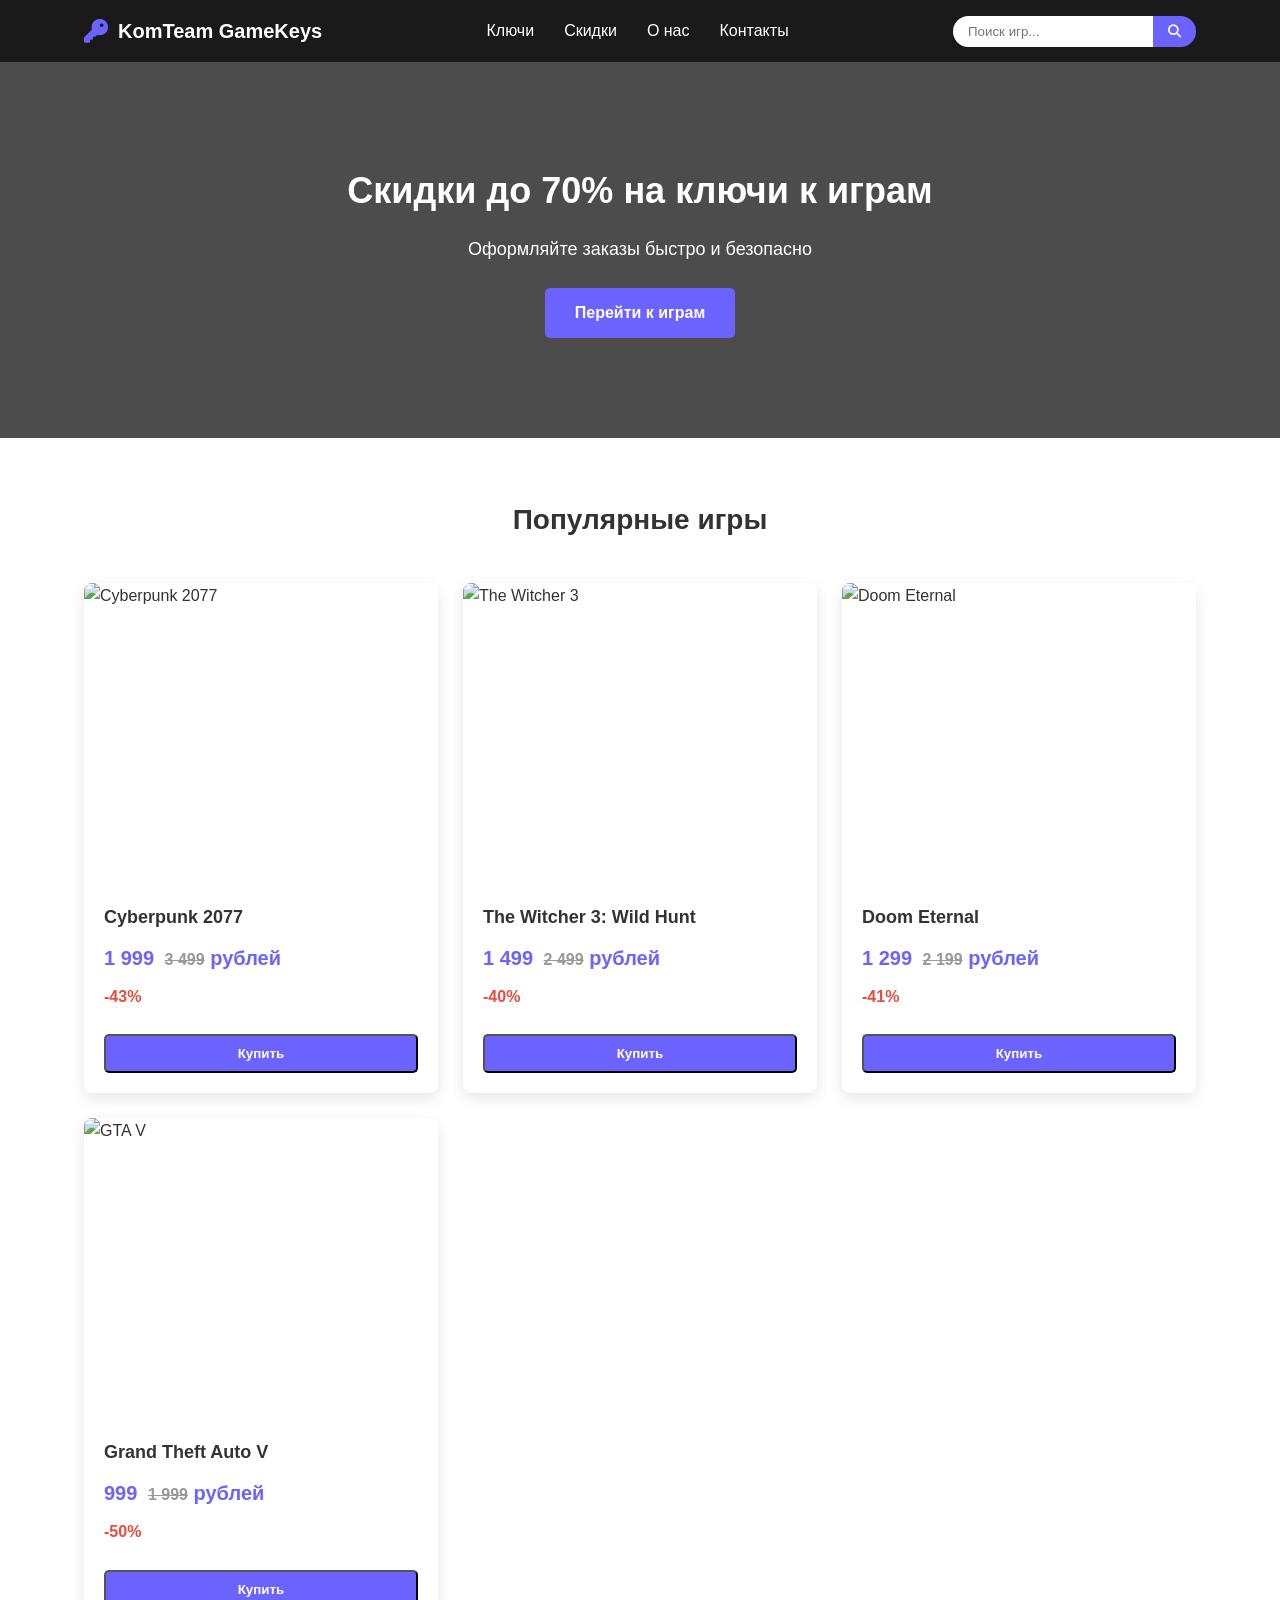
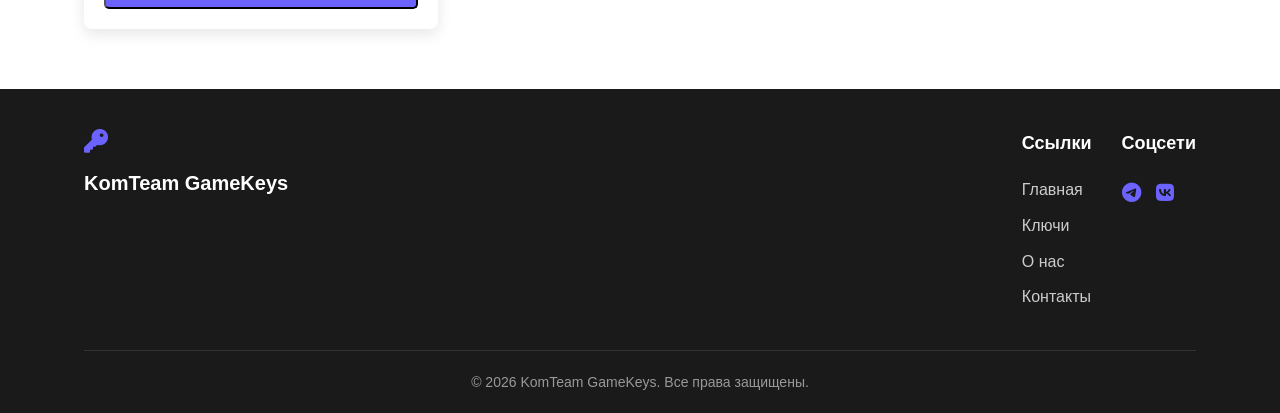
==== Index.html @ f09365e7 "Первая страница" ====
<!DOCTYPE html>
<html lang="ru">
<head>
    <meta charset="UTF-8">
    <meta name="viewport" content="width=device-width, initial-scale=1.0">
    <title>KomTeam GameKeys - Купи ключи к играм со скидками</title>
    <link rel="stylesheet" href="Style.css">
    <link rel="stylesheet" href="https://cdnjs.cloudflare.com/ajax/libs/font-awesome/6.4.0/css/all.min.css">
</head>
<body>
    <header>
        <div class="container">
            <div class="logo">
                <i class="fas fa-key"></i>
                <h1>KomTeam GameKeys</h1>
            </div>
            <nav>
                <ul>
                    <li><a href="#">Ключи</a></li>
                    <li><a href="#">Скидки</a></li>
                    <li><a href="#">О нас</a></li>
                    <li><a href="#">Контакты</a></li>
                </ul>
            </nav>
            <div class="search-bar">
                <input type="text" placeholder="Поиск игр...">
                <button><i class="fas fa-search"></i></button>
            </div>
        </div>
    </header>

    <section class="hero">
        <div class="container">
            <h2>Скидки до 70% на ключи к играм</h2>
            <p>Оформляйте заказы быстро и безопасно</p>
            <a href="#games" class="btn">Перейти к играм</a>
        </div>
    </section>

    <section class="games" id="games">
        <div class="container">
            <h2>Популярные игры</h2>
            <div class="game-grid">
                <!-- Пример игры -->
                <div class="game-card">
                    <div class="game-image">
                        <img src="https://basket-17.wbbasket.ru/vol2830/part283031/283031179/images/big/1.webp" alt="Cyberpunk 2077">
                    </div>
                    <div class="game-details">
                        <h3>Cyberpunk 2077</h3>
                        <p class="price">1 999 <span class="original-price">3 499</span> рублей</p>
                        <p class="discount">-43%</p>
                        <button class="btn">Купить</button>
                    </div>
                </div>

                <!-- Еще примеры игр -->
                <div class="game-card">
                    <div class="game-image">
                        <img src="https://avatars.mds.yandex.net/get-mpic/19851095/2a0000019d30d6ae8482b9be5e092c80236d/orig" alt="The Witcher 3">
                    </div>
                    <div class="game-details">
                        <h3>The Witcher 3: Wild Hunt</h3>
                        <p class="price">1 499 <span class="original-price">2 499</span> рублей</p>
                        <p class="discount">-40%</p>
                        <button class="btn">Купить</button>
                    </div>
                </div>

                <div class="game-card">
                    <div class="game-image">
                        <img src="https://avatars.mds.yandex.net/i?id=7c1068d1fe2c5221c65acf117eca8cce_l-16110730-images-thumbs&n=13" alt="Doom Eternal">
                    </div>
                    <div class="game-details">
                        <h3>Doom Eternal</h3>
                        <p class="price">1 299 <span class="original-price">2 199</span> рублей</p>
                        <p class="discount">-41%</p>
                        <button class="btn">Купить</button>
                    </div>
                </div>

                <div class="game-card">
                    <div class="game-image">
                        <img src="https://avatars.mds.yandex.net/i?id=12802b7e14f31998e295d799d4d9beb229107aae-4451422-images-thumbs&n=13" alt="GTA V">
                    </div>
                    <div class="game-details">
                        <h3>Grand Theft Auto V</h3>
                        <p class="price">999 <span class="original-price">1 999</span> рублей</p>
                        <p class="discount">-50%</p>
                        <button class="btn">Купить</button>
                    </div>
                </div>
            </div>
        </div>
    </section>

    <footer>
        <div class="container">
            <div class="footer-content">
                <div class="footer-logo">
                    <i class="fas fa-key"></i>
                    <h3>KomTeam GameKeys</h3>
                </div>
                <div class="footer-links">
                    <h4>Ссылки</h4>
                    <ul>
                        <li><a href="#">Главная</a></li>
                        <li><a href="#">Ключи</a></li>
                        <li><a href="#">О нас</a></li>
                        <li><a href="#">Контакты</a></li>
                    </ul>
                </div>
                <div class="social">
                    <h4>Соцсети</h4>
                    <ul>
                        <li><a href="#"><i class="fab fa-telegram"></i></a></li>
                        <li><a href="#"><i class="fab fa-vk"></i></a></li>
                    </ul>
                </div>
            </div>
            <p class="copyright">&copy; 2026 KomTeam GameKeys. Все права защищены.</p>
        </div>
    </footer>
</body>
</html>
---- Style.css ----
/* Сброс стилей */
* {
    margin: 0;
    padding: 0;
    box-sizing: border-box;
    font-family: 'Segoe UI', Tahoma, Geneva, Verdana, sans-serif;
}

body {
    line-height: 1.6;
    color: #333;
}

/* Контейнер */
.container {
    width: 90%;
    max-width: 1200px;
    margin: 0 auto;
    padding: 0 20px;
}

/* Заголовок */
header {
    background: #1a1a1a;
    color: white;
    padding: 15px 0;
    position: sticky;
    top: 0;
    z-index: 100;
}

header .container {
    display: flex;
    justify-content: space-between;
    align-items: center;
}

.logo {
    display: flex;
    align-items: center;
    gap: 10px;
}

.logo i {
    font-size: 24px;
    color: #6C63FF; /* Синий цвет для ключа */
}

.logo h1 {
    font-size: 20px;
}

nav ul {
    display: flex;
    list-style: none;
    gap: 30px;
}

nav a {
    color: white;
    text-decoration: none;
    font-weight: 500;
    transition: color 0.3s;
}

nav a:hover {
    color: #6C63FF;
}

.search-bar {
    display: flex;
    align-items: center;
}

.search-bar input {
    padding: 8px 15px;
    border: none;
    border-radius: 20px 0 0 20px;
    width: 200px;
}

.search-bar button {
    padding: 8px 15px;
    background: #6C63FF;
    border: none;
    border-radius: 0 20px 20px 0;
    color: white;
    cursor: pointer;
}

/* Героический блок */
.hero {
    background: linear-gradient(rgba(0, 0, 0, 0.7), rgba(0, 0, 0, 0.7)), url('https://via.placeholder.com/1920x600/1a1a2e/ffffff?text=Game+Keys+Background');
    background-size: cover;
    background-position: center;
    color: white;
    padding: 100px 0;
    text-align: center;
}

.hero h2 {
    font-size: 36px;
    margin-bottom: 15px;
}

.hero p {
    font-size: 18px;
    margin-bottom: 25px;
    max-width: 600px;
    margin-left: auto;
    margin-right: auto;
}

.btn {
    display: inline-block;
    padding: 12px 30px;
    background: #6C63FF;
    color: white;
    text-decoration: none;
    border-radius: 5px;
    font-weight: bold;
    transition: background 0.3s;
}

.btn:hover {
    background: #5a51e6;
}

/* Раздел игр */
.games {
    padding: 60px 0;
}

.games h2 {
    text-align: center;
    margin-bottom: 40px;
    font-size: 28px;
}

.game-grid {
    display: grid;
    grid-template-columns: repeat(auto-fill, minmax(280px, 1fr));
    gap: 25px;
}

.game-card {
    background: white;
    border-radius: 8px;
    overflow: hidden;
    box-shadow: 0 5px 15px rgba(0, 0, 0, 0.1);
    transition: transform 0.3s, box-shadow 0.3s;
}

.game-card:hover {
    transform: translateY(-5px);
    box-shadow: 0 10px 25px rgba(0, 0, 0, 0.15);
}

.game-image {
    height: 300px;
    overflow: hidden;
}

.game-image img {
    width: 100%;
    height: 100%;
    object-fit: cover;
    transition: transform 0.5s;
}

.game-card:hover .game-image img {
    transform: scale(1.05);
}

.game-details {
    padding: 20px;
}

.game-details h3 {
    margin-bottom: 10px;
    font-size: 18px;
}

.price {
    font-size: 20px;
    font-weight: bold;
    color: #6C63FF;
}

.original-price {
    text-decoration: line-through;
    color: #999;
    font-size: 16px;
    margin-left: 5px;
}

.discount {
    color: #e74c3c;
    font-weight: bold;
    margin: 10px 0;
}

.game-details .btn {
    width: 100%;
    padding: 10px;
    margin-top: 15px;
}

/* Подвал */
footer {
    background: #1a1a1a;
    color: white;
    padding: 40px 0 20px;
}

.footer-content {
    display: flex;
    justify-content: space-between;
    flex-wrap: wrap;
    gap: 30px;
}

.footer-logo {
    flex: 1;
    min-width: 200px;
}

.footer-logo i {
    font-size: 24px;
    color: #6C63FF;
}

.footer-logo h3 {
    font-size: 20px;
    margin-top: 10px;
}

.footer-links h4,
.social h4 {
    font-size: 18px;
    margin-bottom: 20px;
}

.footer-links ul,
.social ul {
    list-style: none;
}

.footer-links li,
.social li {
    margin-bottom: 10px;
}

.footer-links a,
.social a {
    color: #ccc;
    text-decoration: none;
    transition: color 0.3s;
}

.footer-links a:hover,
.social a:hover {
    color: #6C63FF;
}

.social ul {
    display: flex;
    gap: 15px;
}

.social a {
    color: #6C63FF;
    font-size: 20px;
}

.copyright {
    text-align: center;
    margin-top: 30px;
    padding-top: 20px;
    border-top: 1px solid #333;
    color: #999;
    font-size: 14px;
}

/* Отзывчивый дизайн */
@media (max-width: 768px) {
    header .container {
        flex-direction: column;
        gap: 20px;
    }

    nav ul {
        gap: 20px;
    }

    .search-bar {
        width: 100%;
        margin-top: 15px;
    }

    .search-bar input {
        width: 100%;
        border-radius: 20px;
    }

    .search-bar button {
        border-radius: 0 20px 20px 0;
        padding-left: 0;
    }

    .hero h2 {
        font-size: 28px;
    }

    .game-grid {
        grid-template-columns: 1fr;
    }

    .footer-content {
        flex-direction: column;
    }

    footer {
        padding: 20px 0;
    }

    .copyright {
        padding-top: 10px;
    }
}
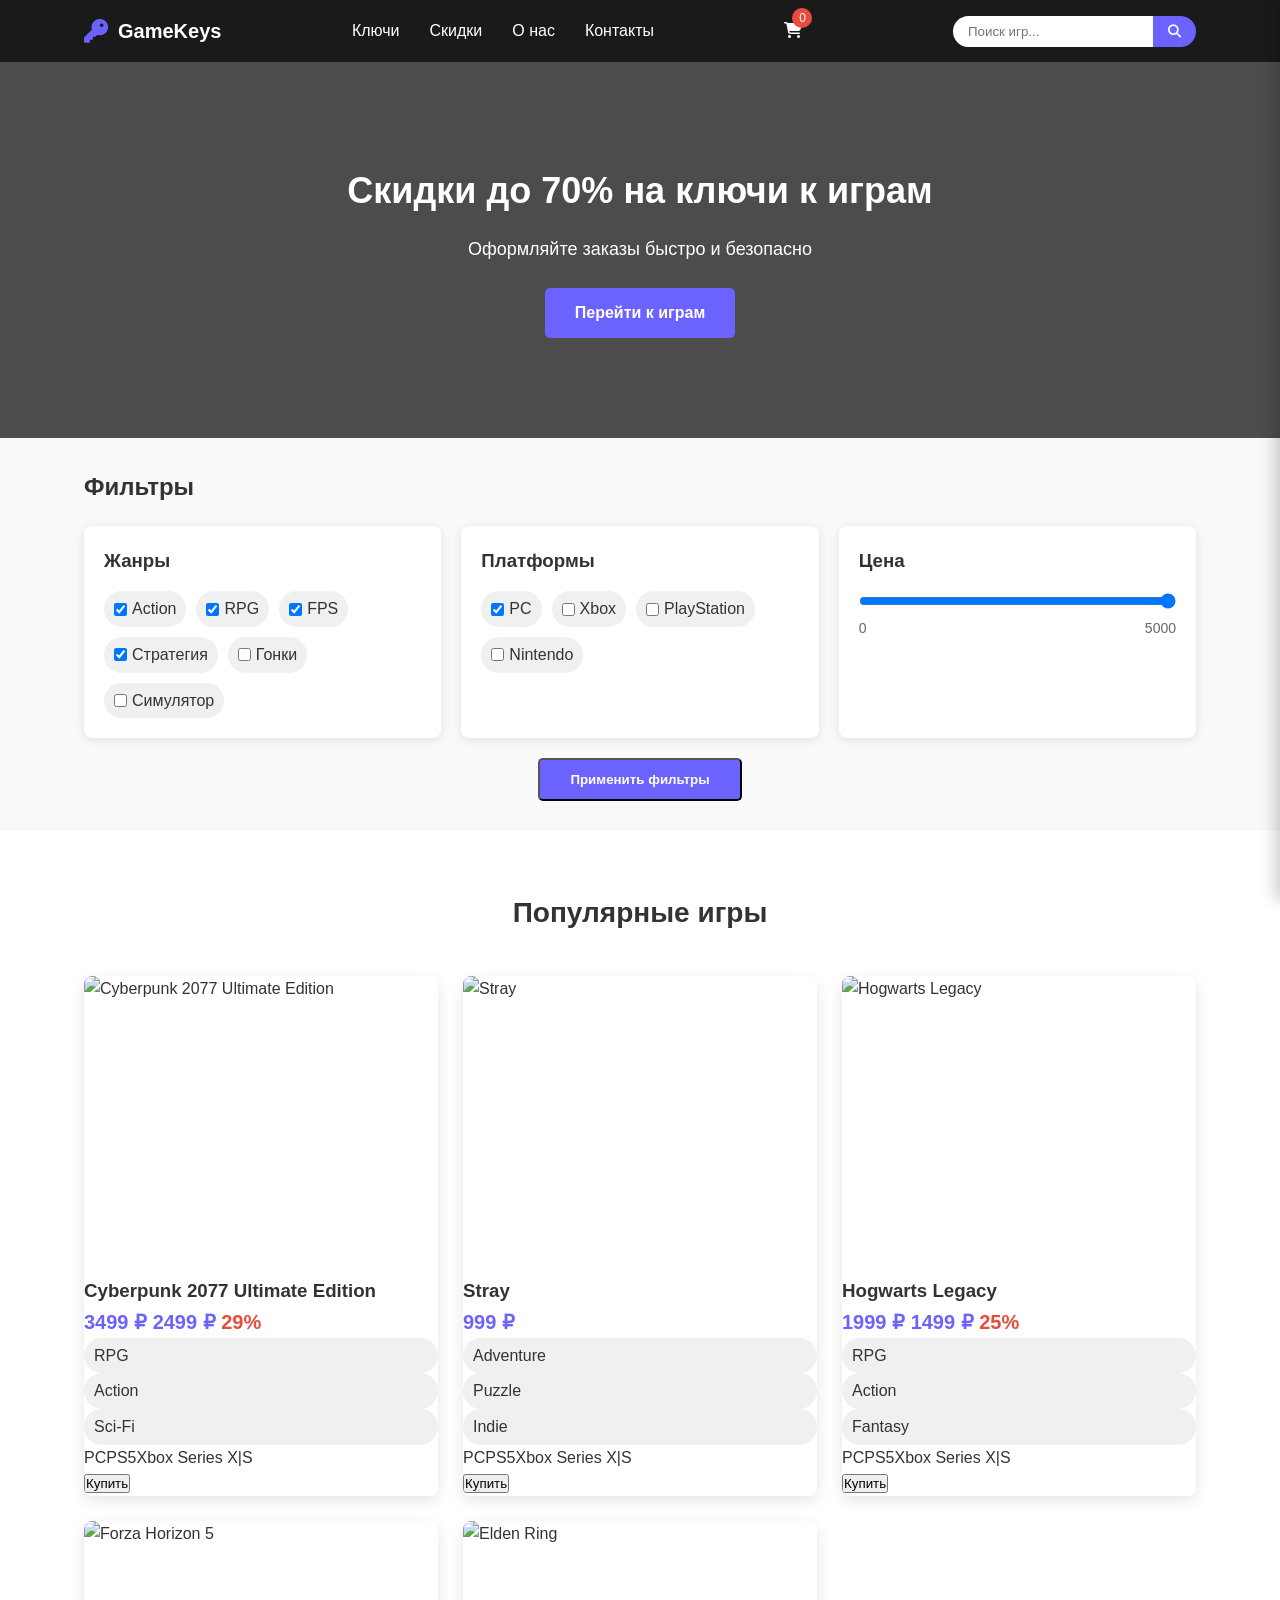
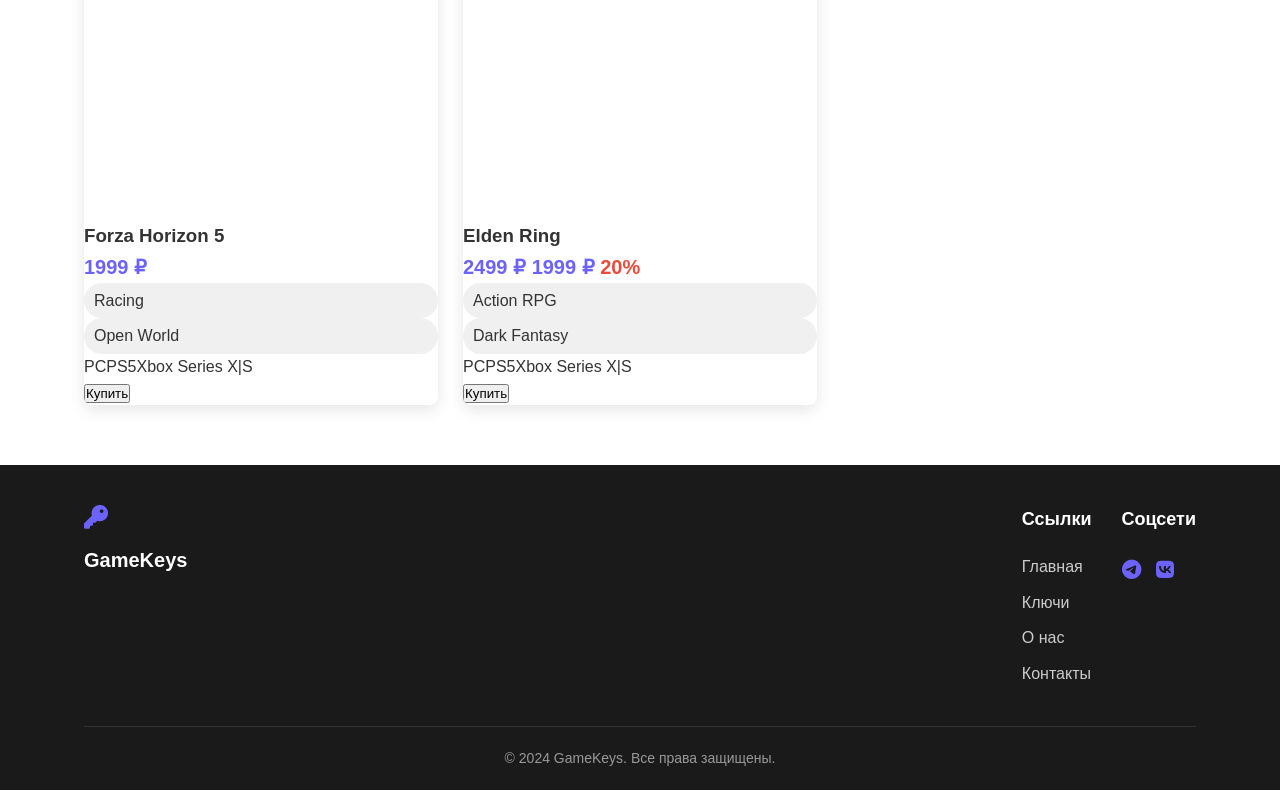
==== commit 1fe30950: "Добавление фильтров и корзины" ====
--- a/Index.html
+++ b/Index.html
@@ -3,7 +3,7 @@
 <head>
     <meta charset="UTF-8">
     <meta name="viewport" content="width=device-width, initial-scale=1.0">
-    <title>KomTeam GameKeys - Купи ключи к играм со скидками</title>
+    <title>GameKeys - Купи ключи к играм со скидками</title>
     <link rel="stylesheet" href="Style.css">
     <link rel="stylesheet" href="https://cdnjs.cloudflare.com/ajax/libs/font-awesome/6.4.0/css/all.min.css">
 </head>
@@ -12,7 +12,7 @@
         <div class="container">
             <div class="logo">
                 <i class="fas fa-key"></i>
-                <h1>KomTeam GameKeys</h1>
+                <h1>GameKeys</h1>
             </div>
             <nav>
                 <ul>
@@ -22,8 +22,12 @@
                     <li><a href="#">Контакты</a></li>
                 </ul>
             </nav>
+            <div class="cart-icon">
+                <i class="fas fa-shopping-cart"></i>
+                <span class="cart-count" id="cartCount">0</span>
+            </div>
             <div class="search-bar">
-                <input type="text" placeholder="Поиск игр...">
+                <input type="text" placeholder="Поиск игр..." id="searchInput">
                 <button><i class="fas fa-search"></i></button>
             </div>
         </div>
@@ -37,69 +41,105 @@
         </div>
     </section>
 
+    <section class="filters" id="filters">
+        <div class="container">
+            <h2>Фильтры</h2>
+            <div class="filter-options">
+                <div class="filter-group">
+                    <h3>Жанры</h3>
+                    <div class="tags">
+                        <label class="tag"><input type="checkbox" value="action" checked> Action</label>
+                        <label class="tag"><input type="checkbox" value="rpg" checked> RPG</label>
+                        <label class="tag"><input type="checkbox" value="fps" checked> FPS</label>
+                        <label class="tag"><input type="checkbox" value="strategy" checked> Стратегия</label>
+                        <label class="tag"><input type="checkbox" value="racing"> Гонки</label>
+                        <label class="tag"><input type="checkbox" value="simulation"> Симулятор</label>
+                    </div>
+                </div>
+                <div class="filter-group">
+                    <h3>Платформы</h3>
+                    <div class="tags">
+                        <label class="tag"><input type="checkbox" value="pc" checked> PC</label>
+                        <label class="tag"><input type="checkbox" value="xbox"> Xbox</label>
+                        <label class="tag"><input type="checkbox" value="playstation"> PlayStation</label>
+                        <label class="tag"><input type="checkbox" value="nintendo"> Nintendo</label>
+                    </div>
+                </div>
+                <div class="filter-group">
+                    <h3>Цена</h3>
+                    <div class="price-range">
+                        <input type="range" min="0" max="5000" value="5000" id="priceRange">
+                        <div class="price-range-values">
+                            <span id="minPrice">0</span>
+                            <span id="maxPrice">5000</span>
+                        </div>
+                    </div>
+                </div>
+            </div>
+            <button class="btn filter-btn">Применить фильтры</button>
+        </div>
+    </section>
+
     <section class="games" id="games">
         <div class="container">
             <h2>Популярные игры</h2>
-            <div class="game-grid">
-                <!-- Пример игры -->
-                <div class="game-card">
-                    <div class="game-image">
-                        <img src="https://basket-17.wbbasket.ru/vol2830/part283031/283031179/images/big/1.webp" alt="Cyberpunk 2077">
-                    </div>
-                    <div class="game-details">
-                        <h3>Cyberpunk 2077</h3>
-                        <p class="price">1 999 <span class="original-price">3 499</span> рублей</p>
-                        <p class="discount">-43%</p>
-                        <button class="btn">Купить</button>
-                    </div>
-                </div>
-
-                <!-- Еще примеры игр -->
-                <div class="game-card">
-                    <div class="game-image">
-                        <img src="https://avatars.mds.yandex.net/get-mpic/19851095/2a0000019d30d6ae8482b9be5e092c80236d/orig" alt="The Witcher 3">
-                    </div>
-                    <div class="game-details">
-                        <h3>The Witcher 3: Wild Hunt</h3>
-                        <p class="price">1 499 <span class="original-price">2 499</span> рублей</p>
-                        <p class="discount">-40%</p>
-                        <button class="btn">Купить</button>
-                    </div>
-                </div>
-
-                <div class="game-card">
-                    <div class="game-image">
-                        <img src="https://avatars.mds.yandex.net/i?id=7c1068d1fe2c5221c65acf117eca8cce_l-16110730-images-thumbs&n=13" alt="Doom Eternal">
-                    </div>
-                    <div class="game-details">
-                        <h3>Doom Eternal</h3>
-                        <p class="price">1 299 <span class="original-price">2 199</span> рублей</p>
-                        <p class="discount">-41%</p>
-                        <button class="btn">Купить</button>
-                    </div>
-                </div>
-
-                <div class="game-card">
-                    <div class="game-image">
-                        <img src="https://avatars.mds.yandex.net/i?id=12802b7e14f31998e295d799d4d9beb229107aae-4451422-images-thumbs&n=13" alt="GTA V">
-                    </div>
-                    <div class="game-details">
-                        <h3>Grand Theft Auto V</h3>
-                        <p class="price">999 <span class="original-price">1 999</span> рублей</p>
-                        <p class="discount">-50%</p>
-                        <button class="btn">Купить</button>
-                    </div>
-                </div>
+            <div class="game-grid" id="gameGrid">
+                <!-- Карточки игр будут добавляться через JavaScript -->
             </div>
         </div>
     </section>
+
+    <!-- Корзина -->
+    <div class="cart-modal" id="cartModal">
+        <div class="cart-content">
+            <span class="close-btn" id="closeCart">&times;</span>
+            <h2>Корзина</h2>
+            <div class="cart-items" id="cartItems"></div>
+            <div class="cart-total">
+                <p>Итого: <span id="cartTotal">0</span> ₽</p>
+                <button class="btn checkout-btn" id="checkoutBtn">Оплатить</button>
+            </div>
+        </div>
+    </div>
+
+    <!-- Окно оплаты -->
+    <div class="payment-modal" id="paymentModal" style="display: none;">
+        <div class="payment-content">
+            <span class="close-btn" id="closePayment">&times;</span>
+            <h2>Оплата</h2>
+            <form id="paymentForm">
+                <div class="form-group">
+                    <label>Сумма:</label>
+                    <input type="text" id="paymentAmount" readonly>
+                </div>
+                <div class="form-group">
+                    <label>Электронная почта:</label>
+                    <input type="email" required>
+                </div>
+                <div class="form-group">
+                    <label>Способ оплаты:</label>
+                    <select required>
+                        <option value="webmoney">WebMoney</option>
+                        <option value="qiwi">Qiwi</option>
+                        <option value="bank">Банковская карта</option>
+                        <option value="cash">Наличными</option>
+                    </select>
+                </div>
+                <button type="submit" class="btn">Завершить оплату</button>
+            </form>
+            <div class="payment-instructions">
+                <h3>Инструкции:</h3>
+                <p>После оплаты отправьте чек на почту <strong>support@gamekeys.ru</strong>.</p>
+            </div>
+        </div>
+    </div>
 
     <footer>
         <div class="container">
             <div class="footer-content">
                 <div class="footer-logo">
                     <i class="fas fa-key"></i>
-                    <h3>KomTeam GameKeys</h3>
+                    <h3>GameKeys</h3>
                 </div>
                 <div class="footer-links">
                     <h4>Ссылки</h4>
@@ -118,8 +158,10 @@
                     </ul>
                 </div>
             </div>
-            <p class="copyright">&copy; 2026 KomTeam GameKeys. Все права защищены.</p>
+            <p class="copyright">&copy; 2024 GameKeys. Все права защищены.</p>
         </div>
     </footer>
+
+    <script src="Script.js"></script>
 </body>
 </html>
--- a/Style.css
+++ b/Style.css
@@ -327,4 +327,234 @@
     .copyright {
         padding-top: 10px;
     }
-}+}
+/* Фильтры */
+.filters {
+    padding: 30px 0;
+    background: #f9f9f9;
+}
+
+.filters h2 {
+    margin-bottom: 20px;
+    font-size: 24px;
+}
+
+.filter-options {
+    display: grid;
+    grid-template-columns: repeat(auto-fit, minmax(250px, 1fr));
+    gap: 20px;
+    margin-bottom: 20px;
+}
+
+.filter-group {
+    background: white;
+    padding: 20px;
+    border-radius: 8px;
+    box-shadow: 0 2px 10px rgba(0, 0, 0, 0.1);
+}
+
+.filter-group h3 {
+    margin-bottom: 15px;
+    color: #333;
+}
+
+.tags {
+    display: flex;
+    flex-wrap: wrap;
+    gap: 10px;
+}
+
+.tag {
+    display: flex;
+    align-items: center;
+    padding: 5px 10px;
+    background: #f0f0f0;
+    border-radius: 20px;
+    cursor: pointer;
+    transition: all 0.3s;
+}
+
+.tag:hover {
+    background: #e0e0e0;
+}
+
+.tag input {
+    margin-right: 5px;
+}
+
+.price-range {
+    margin-top: 15px;
+}
+
+.price-range input[type="range"] {
+    width: 100%;
+}
+
+.price-range-values {
+    display: flex;
+    justify-content: space-between;
+    font-size: 14px;
+    color: #666;
+}
+
+.filter-btn {
+    display: block;
+    margin: 0 auto;
+    width: fit-content;
+}
+
+/* Корзина */
+.cart-modal {
+    position: fixed;
+    top: 0;
+    right: 0;
+    width: 400px;
+    height: 100%;
+    background: white;
+    box-shadow: -5px 0 15px rgba(0, 0, 0, 0.2);
+    z-index: 1000;
+    transform: translateX(100%);
+    transition: transform 0.3s;
+    padding: 20px;
+}
+
+.cart-modal.active {
+    transform: translateX(0);
+}
+
+.cart-content {
+    height: 100%;
+    overflow-y: auto;
+}
+
+.close-btn {
+    float: right;
+    font-size: 24px;
+    cursor: pointer;
+    color: #666;
+}
+
+.cart-items {
+    margin: 20px 0;
+}
+
+.cart-item {
+    display: flex;
+    padding: 15px 0;
+    border-bottom: 1px solid #eee;
+    align-items: center;
+}
+
+.cart-item img {
+    width: 60px;
+    height: 60px;
+    object-fit: cover;
+    margin-right: 15px;
+}
+
+.cart-item-info {
+    flex: 1;
+}
+
+.cart-item-remove {
+    color: #e74c3c;
+    cursor: pointer;
+    margin-left: 10px;
+}
+
+.cart-total {
+    margin-top: 20px;
+    text-align: right;
+}
+
+.cart-total p {
+    font-size: 18px;
+    font-weight: bold;
+    margin-bottom: 15px;
+}
+
+.checkout-btn {
+    width: 100%;
+}
+
+/* Окно оплаты */
+.payment-modal {
+    position: fixed;
+    top: 0;
+    left: 0;
+    width: 100%;
+    height: 100%;
+    background: rgba(0, 0, 0, 0.5);
+    z-index: 2000;
+    display: flex;
+    justify-content: center;
+    align-items: center;
+}
+
+.payment-content {
+    background: white;
+    padding: 30px;
+    border-radius: 8px;
+    width: 90%;
+    max-width: 500px;
+    max-height: 90vh;
+    overflow-y: auto;
+}
+
+.payment-instructions {
+    margin-top: 20px;
+    padding-top: 20px;
+    border-top: 1px solid #eee;
+}
+
+.form-group {
+    margin-bottom: 15px;
+}
+
+.form-group label {
+    display: block;
+    margin-bottom: 5px;
+}
+
+.form-group input,
+.form-group select {
+    width: 100%;
+    padding: 10px;
+    border: 1px solid #ddd;
+    border-radius: 4px;
+}
+
+/* Иконка корзины в заголовке */
+.cart-icon {
+    position: relative;
+    margin-right: 20px;
+    cursor: pointer;
+}
+
+.cart-count {
+    position: absolute;
+    top: -10px;
+    right: -10px;
+    background: #e74c3c;
+    color: white;
+    border-radius: 50%;
+    width: 20px;
+    height: 20px;
+    display: flex;
+    justify-content: center;
+    align-items: center;
+    font-size: 12px;
+}
+
+/* Адаптивность для корзины */
+@media (max-width: 768px) {
+    .cart-modal {
+        width: 90%;
+        right: 0;
+        left: 0;
+    }
+
+    .cart-icon {
+        margin-right: 10px;
+    }
+}
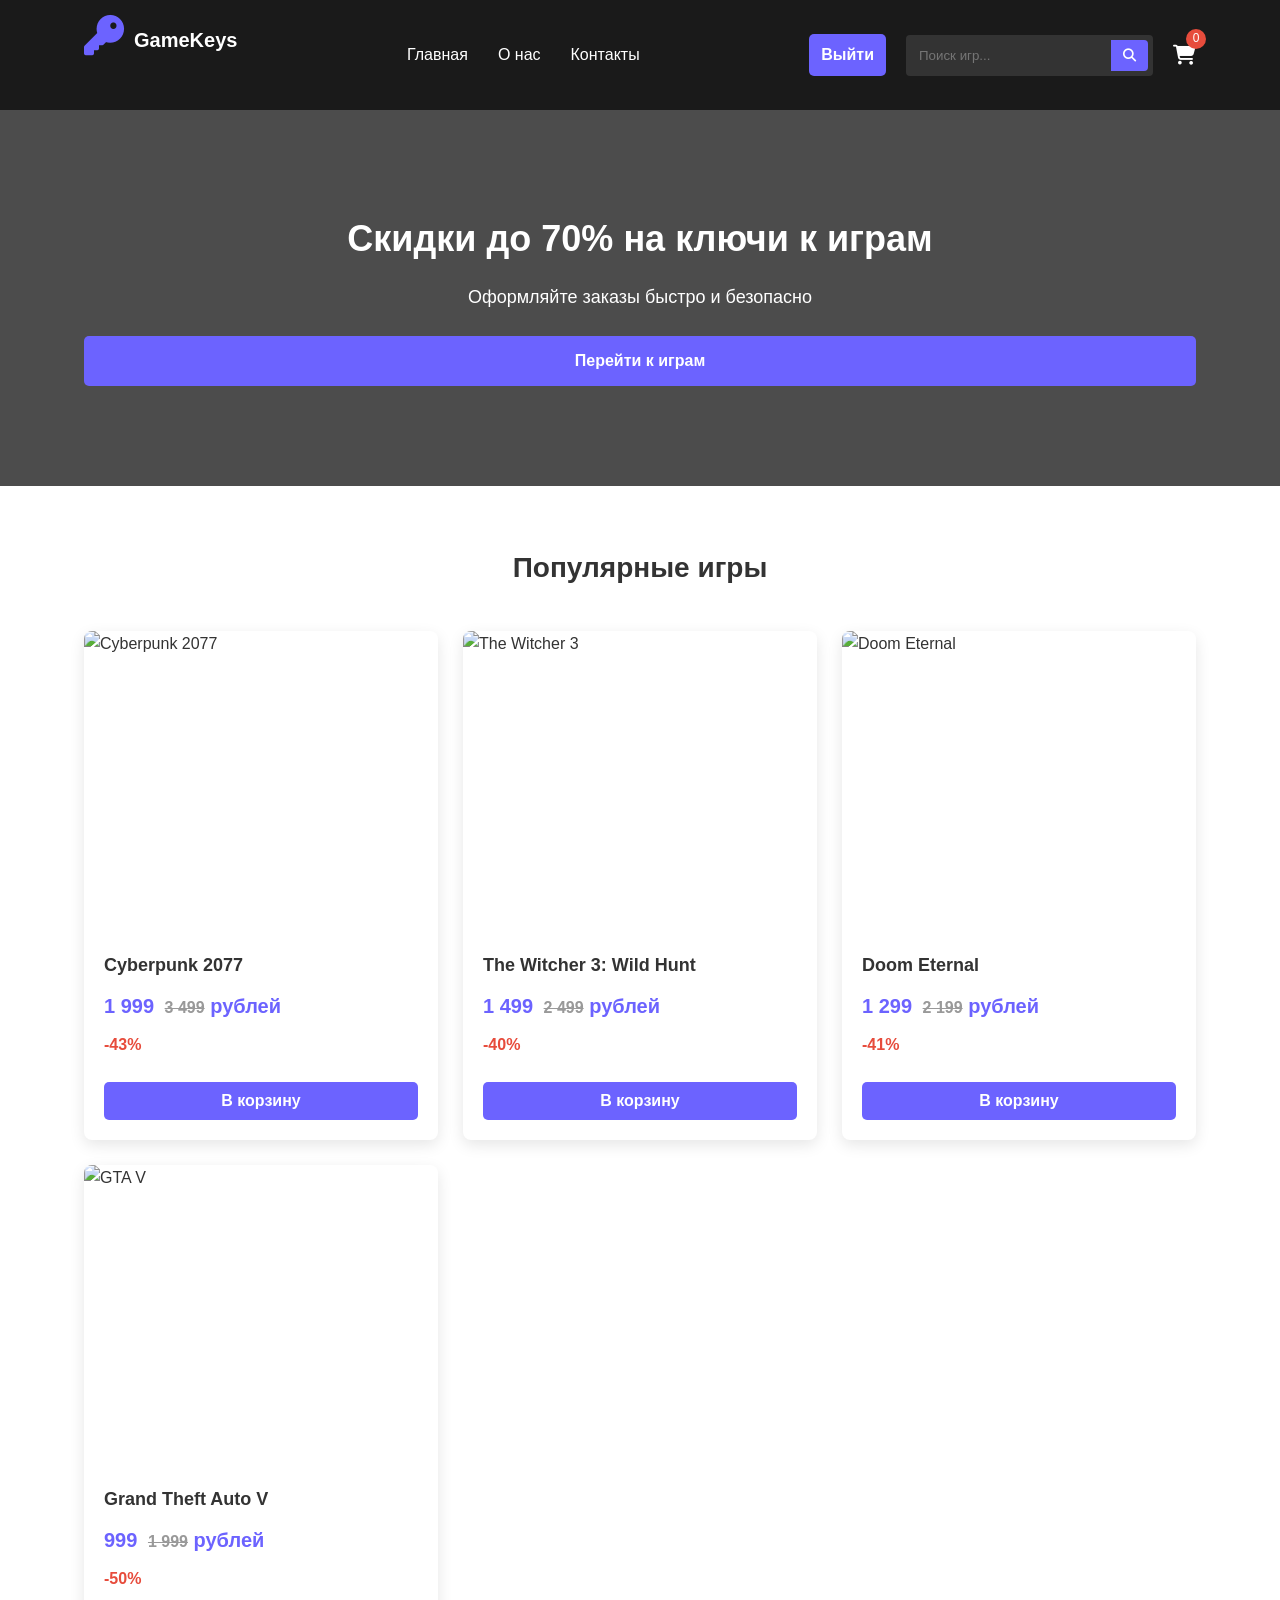
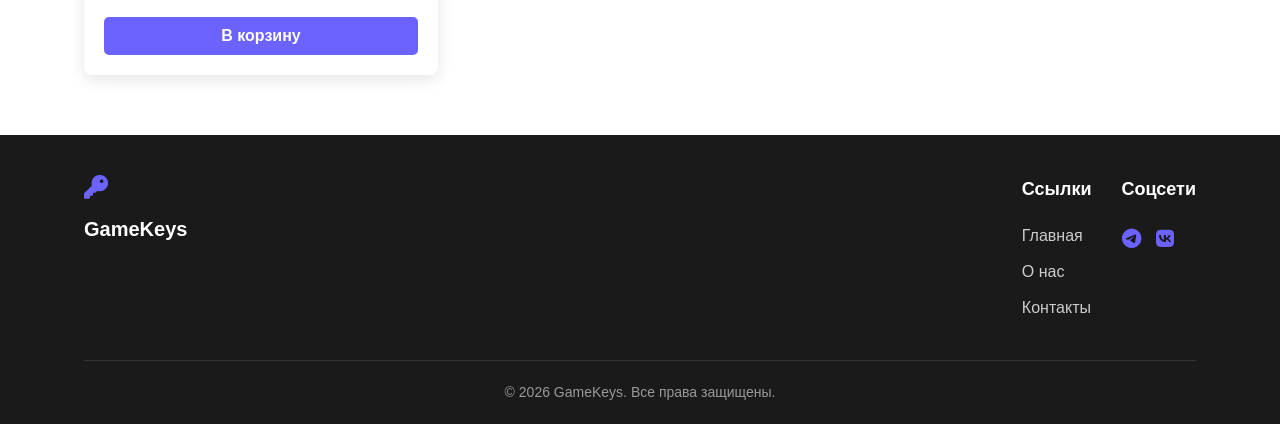
==== commit 1a4183b0: "Регистрация и вход" ====
--- a/Index.html
+++ b/Index.html
@@ -16,22 +16,48 @@
             </div>
             <nav>
                 <ul>
-                    <li><a href="#">Ключи</a></li>
-                    <li><a href="#">Скидки</a></li>
+                    <li><a href="Index.html">Главная</a></li>
                     <li><a href="#">О нас</a></li>
                     <li><a href="#">Контакты</a></li>
                 </ul>
             </nav>
-            <div class="cart-icon">
-                <i class="fas fa-shopping-cart"></i>
-                <span class="cart-count" id="cartCount">0</span>
-            </div>
-            <div class="search-bar">
-                <input type="text" placeholder="Поиск игр..." id="searchInput">
-                <button><i class="fas fa-search"></i></button>
+            <div class="header-buttons">
+                <div class="user-info" id="userInfo">
+                    <span id="userName"></span>
+                    <button class="btn logout-btn" id="logoutBtn">Выйти</button>
+                </div>                
+                <!-- Обновлённая строка поиска (заменить существующую) -->
+                <div class="search-bar">
+                    <input
+                        type="text"
+                        id="searchInput"
+                        placeholder="Поиск игр..."
+                        onkeyup="filterGames()"
+                    >
+                    <button id="searchButton"><i class="fas fa-search"></i></button>
+                </div>
+                <div class="cart-icon" id="cartIcon">
+                    <i class="fas fa-shopping-cart"></i>
+                    <span class="cart-count" id="cartCount">0</span>
+                </div>
             </div>
         </div>
     </header>
+
+    <!-- Модальное окно корзины -->
+    <div class="cart-modal" id="cartModal">
+        <div class="cart-content">
+            <span class="close-cart" id="closeCart">&times;</span>
+            <h2>Ваша корзина</h2>
+            <div class="cart-items" id="cartItems">
+                <!-- Товары добавляются сюда динамически -->
+            </div>
+            <div class="cart-total">
+                <p>Итого: <span id="cartTotal">0</span> ₽</p>
+                <button class="btn checkout-btn" id="checkoutBtn">Оформить заказ</button>
+            </div>
+        </div>
+    </div>
 
     <section class="hero">
         <div class="container">
@@ -41,98 +67,64 @@
         </div>
     </section>
 
-    <section class="filters" id="filters">
+    <section class="games" id="games">
         <div class="container">
-            <h2>Фильтры</h2>
-            <div class="filter-options">
-                <div class="filter-group">
-                    <h3>Жанры</h3>
-                    <div class="tags">
-                        <label class="tag"><input type="checkbox" value="action" checked> Action</label>
-                        <label class="tag"><input type="checkbox" value="rpg" checked> RPG</label>
-                        <label class="tag"><input type="checkbox" value="fps" checked> FPS</label>
-                        <label class="tag"><input type="checkbox" value="strategy" checked> Стратегия</label>
-                        <label class="tag"><input type="checkbox" value="racing"> Гонки</label>
-                        <label class="tag"><input type="checkbox" value="simulation"> Симулятор</label>
+            <h2>Популярные игры</h2>
+            <div class="game-grid">
+                <!-- Пример игры 1 -->
+                <div class="game-card" data-id="1" data-price="1999" data-discount="3499">
+                    <div class="game-image">
+                        <img src="https://via.placeholder.com/300x400?text=Cyberpunk+2077" alt="Cyberpunk 2077">
+                    </div>
+                    <div class="game-details">
+                        <h3>Cyberpunk 2077</h3>
+                        <p class="price">1 999 <span class="original-price">3 499</span> рублей</p>
+                        <p class="discount">-43%</p>
+                        <button class="btn add-to-cart" data-id="1">В корзину</button>
                     </div>
                 </div>
-                <div class="filter-group">
-                    <h3>Платформы</h3>
-                    <div class="tags">
-                        <label class="tag"><input type="checkbox" value="pc" checked> PC</label>
-                        <label class="tag"><input type="checkbox" value="xbox"> Xbox</label>
-                        <label class="tag"><input type="checkbox" value="playstation"> PlayStation</label>
-                        <label class="tag"><input type="checkbox" value="nintendo"> Nintendo</label>
+
+                <!-- Пример игры 2 -->
+                <div class="game-card" data-id="2" data-price="1499" data-discount="2499">
+                    <div class="game-image">
+                        <img src="https://via.placeholder.com/300x400?text=The+Witcher+3" alt="The Witcher 3">
+                    </div>
+                    <div class="game-details">
+                        <h3>The Witcher 3: Wild Hunt</h3>
+                        <p class="price">1 499 <span class="original-price">2 499</span> рублей</p>
+                        <p class="discount">-40%</p>
+                        <button class="btn add-to-cart" data-id="2">В корзину</button>
                     </div>
                 </div>
-                <div class="filter-group">
-                    <h3>Цена</h3>
-                    <div class="price-range">
-                        <input type="range" min="0" max="5000" value="5000" id="priceRange">
-                        <div class="price-range-values">
-                            <span id="minPrice">0</span>
-                            <span id="maxPrice">5000</span>
-                        </div>
+
+                <!-- Пример игры 3 -->
+                <div class="game-card" data-id="3" data-price="1299" data-discount="2199">
+                    <div class="game-image">
+                        <img src="https://via.placeholder.com/300x400?text=Doom+Eternal" alt="Doom Eternal">
+                    </div>
+                    <div class="game-details">
+                        <h3>Doom Eternal</h3>
+                        <p class="price">1 299 <span class="original-price">2 199</span> рублей</p>
+                        <p class="discount">-41%</p>
+                        <button class="btn add-to-cart" data-id="3">В корзину</button>
+                    </div>
+                </div>
+
+                <!-- Пример игры 4 -->
+                <div class="game-card" data-id="4" data-price="999" data-discount="1999">
+                    <div class="game-image">
+                        <img src="https://via.placeholder.com/300x400?text=GTA+V" alt="GTA V">
+                    </div>
+                    <div class="game-details">
+                        <h3>Grand Theft Auto V</h3>
+                        <p class="price">999 <span class="original-price">1 999</span> рублей</p>
+                        <p class="discount">-50%</p>
+                        <button class="btn add-to-cart" data-id="4">В корзину</button>
                     </div>
                 </div>
             </div>
-            <button class="btn filter-btn">Применить фильтры</button>
         </div>
     </section>
-
-    <section class="games" id="games">
-        <div class="container">
-            <h2>Популярные игры</h2>
-            <div class="game-grid" id="gameGrid">
-                <!-- Карточки игр будут добавляться через JavaScript -->
-            </div>
-        </div>
-    </section>
-
-    <!-- Корзина -->
-    <div class="cart-modal" id="cartModal">
-        <div class="cart-content">
-            <span class="close-btn" id="closeCart">&times;</span>
-            <h2>Корзина</h2>
-            <div class="cart-items" id="cartItems"></div>
-            <div class="cart-total">
-                <p>Итого: <span id="cartTotal">0</span> ₽</p>
-                <button class="btn checkout-btn" id="checkoutBtn">Оплатить</button>
-            </div>
-        </div>
-    </div>
-
-    <!-- Окно оплаты -->
-    <div class="payment-modal" id="paymentModal" style="display: none;">
-        <div class="payment-content">
-            <span class="close-btn" id="closePayment">&times;</span>
-            <h2>Оплата</h2>
-            <form id="paymentForm">
-                <div class="form-group">
-                    <label>Сумма:</label>
-                    <input type="text" id="paymentAmount" readonly>
-                </div>
-                <div class="form-group">
-                    <label>Электронная почта:</label>
-                    <input type="email" required>
-                </div>
-                <div class="form-group">
-                    <label>Способ оплаты:</label>
-                    <select required>
-                        <option value="webmoney">WebMoney</option>
-                        <option value="qiwi">Qiwi</option>
-                        <option value="bank">Банковская карта</option>
-                        <option value="cash">Наличными</option>
-                    </select>
-                </div>
-                <button type="submit" class="btn">Завершить оплату</button>
-            </form>
-            <div class="payment-instructions">
-                <h3>Инструкции:</h3>
-                <p>После оплаты отправьте чек на почту <strong>support@gamekeys.ru</strong>.</p>
-            </div>
-        </div>
-    </div>
 
     <footer>
         <div class="container">
@@ -144,8 +136,7 @@
                 <div class="footer-links">
                     <h4>Ссылки</h4>
                     <ul>
-                        <li><a href="#">Главная</a></li>
-                        <li><a href="#">Ключи</a></li>
+                        <li><a href="Index.html">Главная</a></li>
                         <li><a href="#">О нас</a></li>
                         <li><a href="#">Контакты</a></li>
                     </ul>
@@ -158,7 +149,7 @@
                     </ul>
                 </div>
             </div>
-            <p class="copyright">&copy; 2024 GameKeys. Все права защищены.</p>
+            <p class="copyright">&copy; 2026 GameKeys. Все права защищены.</p>
         </div>
     </footer>
 
--- a/Style.css
+++ b/Style.css
@@ -328,233 +328,334 @@
         padding-top: 10px;
     }
 }
-/* Фильтры */
-.filters {
-    padding: 30px 0;
-    background: #f9f9f9;
-}
-
-.filters h2 {
-    margin-bottom: 20px;
-    font-size: 24px;
-}
-
-.filter-options {
-    display: grid;
-    grid-template-columns: repeat(auto-fit, minmax(250px, 1fr));
+
+/* ... (все предыдущие стили остаются без изменений) */
+
+/* Кнопки в шапке */
+.header-buttons {
+    display: flex;
+    align-items: center;
     gap: 20px;
-    margin-bottom: 20px;
-}
-
-.filter-group {
-    background: white;
-    padding: 20px;
-    border-radius: 8px;
-    box-shadow: 0 2px 10px rgba(0, 0, 0, 0.1);
-}
-
-.filter-group h3 {
-    margin-bottom: 15px;
-    color: #333;
-}
-
-.tags {
-    display: flex;
-    flex-wrap: wrap;
-    gap: 10px;
-}
-
-.tag {
-    display: flex;
-    align-items: center;
-    padding: 5px 10px;
-    background: #f0f0f0;
-    border-radius: 20px;
-    cursor: pointer;
-    transition: all 0.3s;
-}
-
-.tag:hover {
-    background: #e0e0e0;
-}
-
-.tag input {
-    margin-right: 5px;
-}
-
-.price-range {
-    margin-top: 15px;
-}
-
-.price-range input[type="range"] {
-    width: 100%;
-}
-
-.price-range-values {
-    display: flex;
-    justify-content: space-between;
-    font-size: 14px;
-    color: #666;
-}
-
-.filter-btn {
-    display: block;
-    margin: 0 auto;
-    width: fit-content;
-}
-
-/* Корзина */
+}
+
+.cart-icon {
+    position: relative;
+    cursor: pointer;
+    color: white;
+    font-size: 20px;
+}
+
+.cart-count {
+    position: absolute;
+    top: -10px;
+    right: -10px;
+    background: #e74c3c;
+    color: white;
+    border-radius: 50%;
+    width: 20px;
+    height: 20px;
+    display: flex;
+    align-items: center;
+    justify-content: center;
+    font-size: 12px;
+}
+
+/* Модальное окно корзины */
 .cart-modal {
-    position: fixed;
-    top: 0;
-    right: 0;
-    width: 400px;
-    height: 100%;
-    background: white;
-    box-shadow: -5px 0 15px rgba(0, 0, 0, 0.2);
-    z-index: 1000;
-    transform: translateX(100%);
-    transition: transform 0.3s;
-    padding: 20px;
-}
-
-.cart-modal.active {
-    transform: translateX(0);
-}
-
-.cart-content {
-    height: 100%;
-    overflow-y: auto;
-}
-
-.close-btn {
-    float: right;
-    font-size: 24px;
-    cursor: pointer;
-    color: #666;
-}
-
-.cart-items {
-    margin: 20px 0;
-}
-
-.cart-item {
-    display: flex;
-    padding: 15px 0;
-    border-bottom: 1px solid #eee;
-    align-items: center;
-}
-
-.cart-item img {
-    width: 60px;
-    height: 60px;
-    object-fit: cover;
-    margin-right: 15px;
-}
-
-.cart-item-info {
-    flex: 1;
-}
-
-.cart-item-remove {
-    color: #e74c3c;
-    cursor: pointer;
-    margin-left: 10px;
-}
-
-.cart-total {
-    margin-top: 20px;
-    text-align: right;
-}
-
-.cart-total p {
-    font-size: 18px;
-    font-weight: bold;
-    margin-bottom: 15px;
-}
-
-.checkout-btn {
-    width: 100%;
-}
-
-/* Окно оплаты */
-.payment-modal {
+    display: none;
     position: fixed;
     top: 0;
     left: 0;
     width: 100%;
     height: 100%;
     background: rgba(0, 0, 0, 0.5);
-    z-index: 2000;
-    display: flex;
-    justify-content: center;
-    align-items: center;
-}
-
-.payment-content {
+    z-index: 1000;
+    overflow-y: auto;
+}
+
+.cart-content {
     background: white;
-    padding: 30px;
-    border-radius: 8px;
+    margin: 20px auto;
     width: 90%;
     max-width: 500px;
-    max-height: 90vh;
-    overflow-y: auto;
-}
-
-.payment-instructions {
-    margin-top: 20px;
-    padding-top: 20px;
-    border-top: 1px solid #eee;
-}
-
-.form-group {
+    border-radius: 8px;
+    overflow: hidden;
+    position: relative;
+}
+
+.close-cart {
+    position: absolute;
+    top: 10px;
+    right: 10px;
+    font-size: 24px;
+    cursor: pointer;
+    color: #666;
+}
+
+.cart-content h2 {
+    padding: 15px 20px;
+    border-bottom: 1px solid #eee;
+    text-align: center;
+}
+
+.cart-items {
+    padding: 20px;
+}
+
+.cart-item {
+    display: flex;
     margin-bottom: 15px;
-}
-
-.form-group label {
+    padding-bottom: 15px;
+    border-bottom: 1px solid #eee;
+}
+
+.cart-item:nth-last-child(1) {
+    border-bottom: none;
+}
+
+.cart-item-image {
+    width: 60px;
+    height: 60px;
+    object-fit: cover;
+    margin-right: 15px;
+}
+
+.cart-item-info h4 {
+    font-size: 16px;
+    margin-bottom: 5px;
+}
+
+.cart-item-price {
+    font-weight: bold;
+    color: #6C63FF;
+}
+
+.remove-item {
+    margin-left: auto;
+    color: #e74c3c;
+    background: none;
+    border: none;
+    cursor: pointer;
+    font-size: 18px;
+}
+
+.cart-total {
+    padding: 15px 20px;
+    background: #f9f9f9;
+    text-align: center;
+}
+
+.cart-total p {
+    font-size: 18px;
+    margin-bottom: 15px;
+}
+
+.checkout-btn {
+    width: 100%;
+    background: #6C63FF;
+    padding: 12px;
+    font-size: 16px;
+}
+
+/* Кнопка "В корзину" */
+.add-to-cart {
+    background: #6C63FF;
+    margin-top: 15px;
+}
+
+/* Адаптация для мобильных устройств */
+@media (max-width: 768px) {
+    .header-buttons {
+        gap: 10px;
+    }
+
+    .cart-modal {
+        margin: 0 10px;
+    }
+}
+/* Поле поиска */
+.search-bar {
+    display: flex;
+    align-items: center;
+    max-width: 300px;
+    background: #333;
+    border-radius: 4px;
+    padding: 5px;
+}
+
+.search-bar input {
+    flex: 1;
+    padding: 8px;
+    border: none;
+    background: transparent;
+    color: white;
+    outline: none;
+}
+
+.search-bar button {
+    background: #6C63FF;
+    border: none;
+    padding: 8px 12px;
+    border-radius: 0 4px 4px 0;
+    cursor: pointer;
+    color: white;
+}
+
+/* Выделение найденных игр */
+.game-card.highlight {
+    border: 2px solid #6C63FF;
+    transform: scale(1.02);
+    transition: transform 0.2s;
+}
+
+/* Стиль для страницы входа */
+.login-container {
+    display: flex;
+    justify-content: center;
+    align-items: center;
+    min-height: 100vh;
+    background: linear-gradient(135deg, #1a1a2e 0%, #16213e 100%);
+    color: white;
+}
+
+.login-box {
+    background: rgba(30, 41, 59, 0.9);
+    padding: 40px;
+    border-radius: 10px;
+    width: 100%;
+    max-width: 450px;
+    box-shadow: 0 10px 30px rgba(0, 0, 0, 0.3);
+}
+
+.logo {
+    text-align: center;
+    margin-bottom: 30px;
+}
+
+.logo i {
+    font-size: 40px;
+    color: #6C63FF;
+    margin-bottom: 10px;
+}
+
+.tabs {
+    display: flex;
+    margin-bottom: 20px;
+    border-bottom: 1px solid rgba(255, 255, 255, 0.1);
+}
+
+.tab-btn {
+    flex: 1;
+    padding: 10px 20px;
+    background: none;
+    border: none;
+    color: #aaa;
+    cursor: pointer;
+    font-size: 16px;
+    transition: all 0.3s;
+}
+
+.tab-btn.active {
+    color: #6C63FF;
+    border-bottom: 2px solid #6C63FF;
+}
+
+.tab-content {
+    display: none;
+}
+
+.tab-content.active {
     display: block;
-    margin-bottom: 5px;
-}
-
-.form-group input,
-.form-group select {
+}
+
+.input-group {
+    position: relative;
+    margin-bottom: 20px;
+}
+
+.input-group input {
     width: 100%;
-    padding: 10px;
-    border: 1px solid #ddd;
-    border-radius: 4px;
-}
-
-/* Иконка корзины в заголовке */
-.cart-icon {
-    position: relative;
-    margin-right: 20px;
-    cursor: pointer;
-}
-
-.cart-count {
+    padding: 12px 15px 12px 40px;
+    background: rgba(255, 255, 255, 0.1);
+    border: 1px solid rgba(255, 255, 255, 0.2);
+    border-radius: 5px;
+    color: white;
+    font-size: 16px;
+    transition: all 0.3s;
+}
+
+.input-group input:focus {
+    outline: none;
+    border-color: #6C63FF;
+}
+
+.toggle-password {
     position: absolute;
-    top: -10px;
-    right: -10px;
+    right: 20px;
+    top: 50%;
+    transform: translateY(-50%);
+    cursor: pointer;
+    color: #aaa;
+}
+
+.forgot-password {
+    text-align: center;
+    margin-top: 15px;
+    font-size: 14px;
+}
+
+.forgot-password a {
+    color: #6C63FF;
+    text-decoration: none;
+}
+
+.btn {
+    width: 100%;
+    padding: 12px;
+    border: none;
+    border-radius: 5px;
+    font-size: 16px;
+    cursor: pointer;
+    transition: all 0.3s;
+}
+
+.login-btn {
+    background: #6C63FF;
+    color: white;
+    margin-top: 10px;
+}
+
+.register-btn {
+    background: #4CAF50;
+    color: white;
+    margin-top: 10px;
+}
+
+.btn:hover {
+    opacity: 0.9;
+}
+
+.user-info {
+    display: none;
+    flex-direction: column;
+    align-items: center;
+}
+
+.user-info.signed-in {
+    display: flex;
+}
+
+.user-info.signed-in button {
     background: #e74c3c;
-    color: white;
-    border-radius: 50%;
-    width: 20px;
-    height: 20px;
-    display: flex;
-    justify-content: center;
-    align-items: center;
-    font-size: 12px;
-}
-
-/* Адаптивность для корзины */
-@media (max-width: 768px) {
-    .cart-modal {
-        width: 90%;
-        right: 0;
-        left: 0;
-    }
-
-    .cart-icon {
-        margin-right: 10px;
-    }
-}
+    margin-top: 5px;
+}
+
+@media (min-width: 768px) {
+    .user-info {
+        display: flex;
+    }
+
+    .user-info.signed-in {
+        display: flex;
+    }
+}
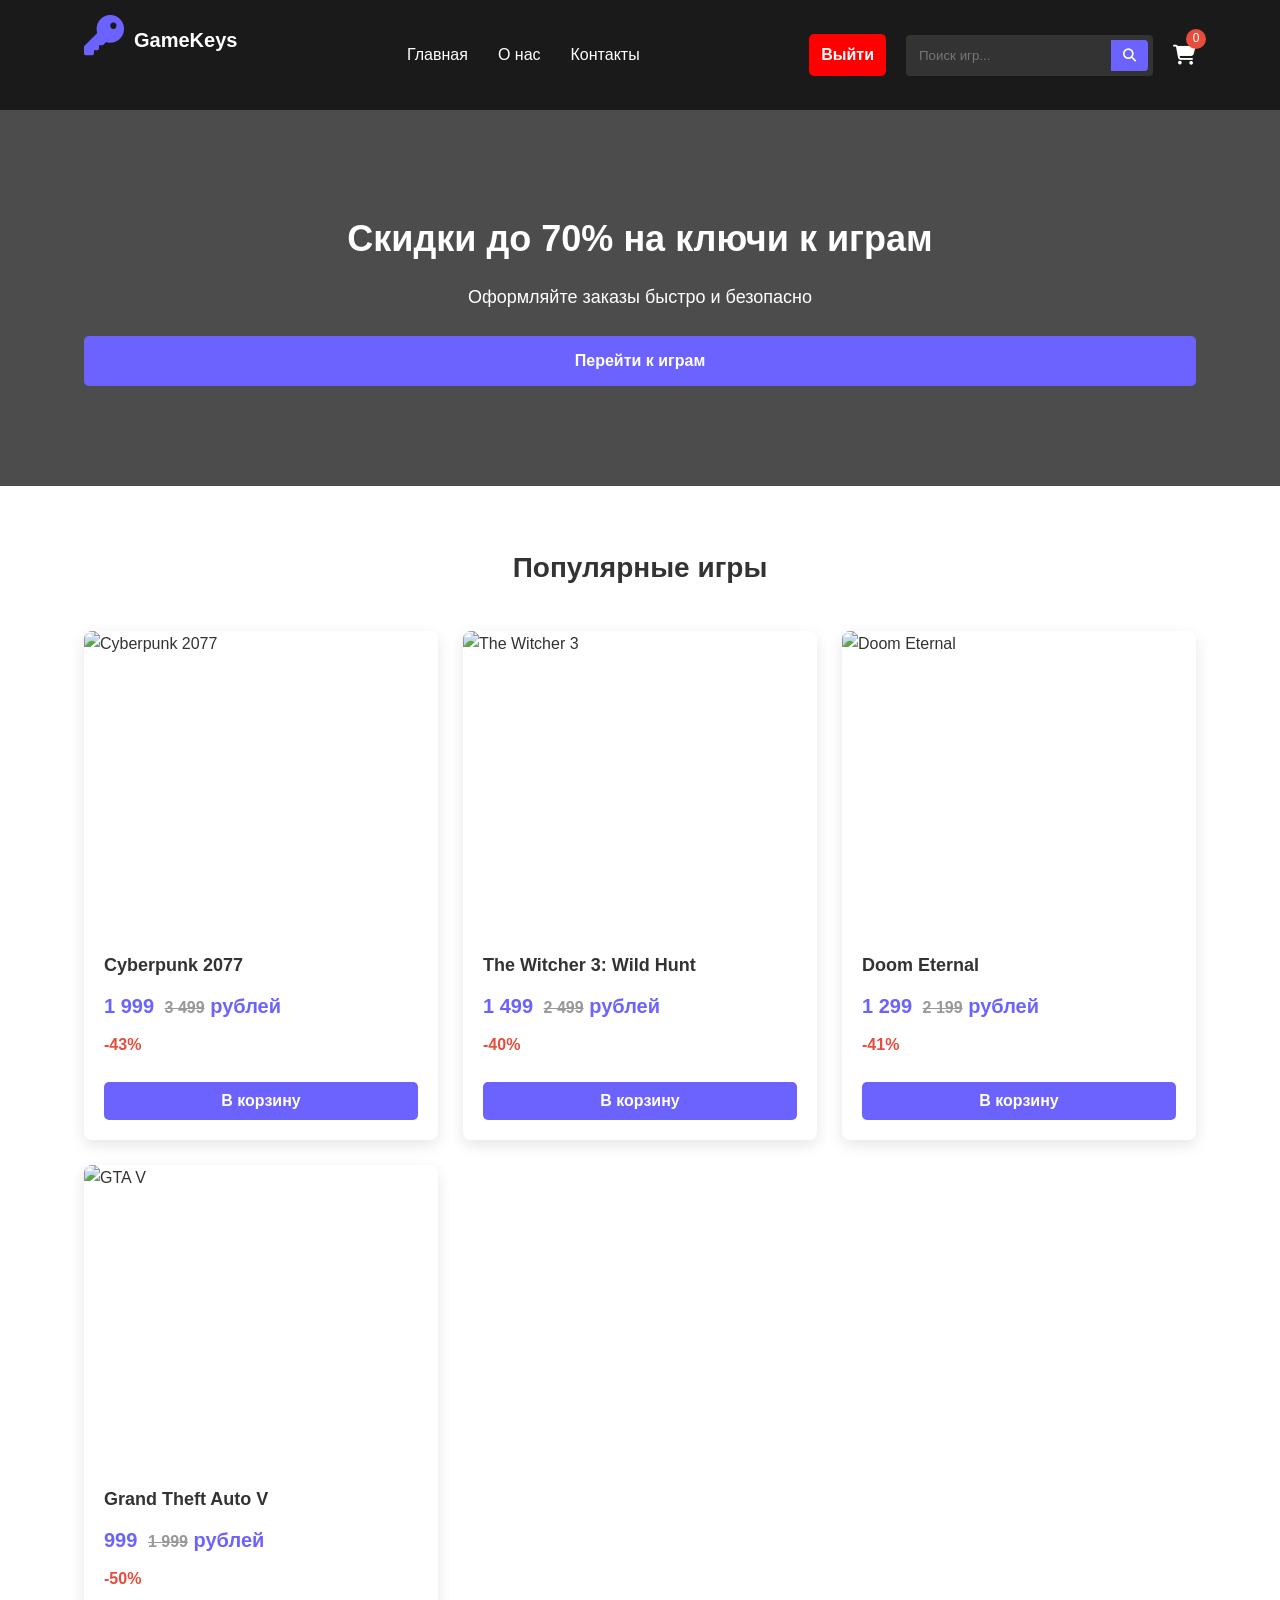
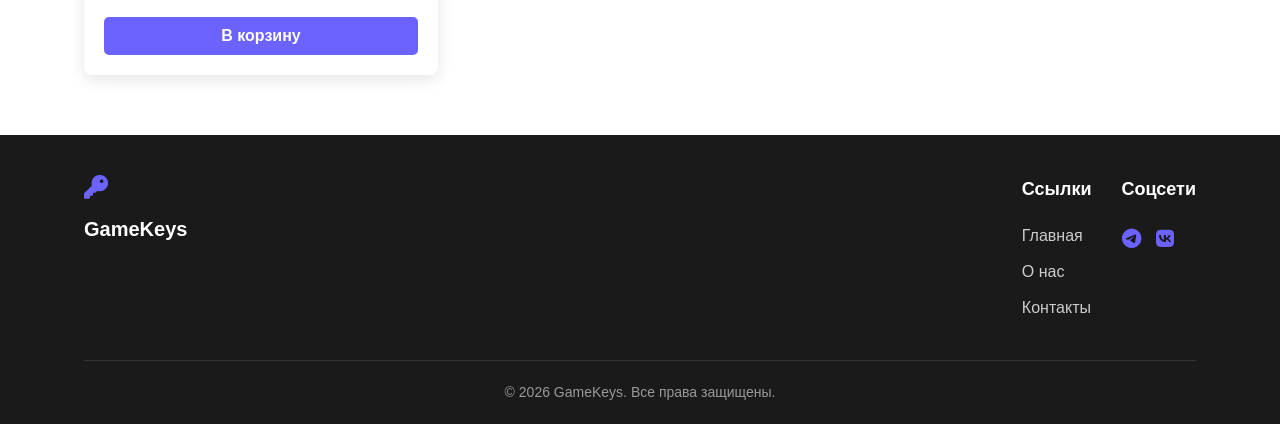
==== commit 312d2781: "Добавлены страницы 'О нас' и 'Контакты'" ====
--- a/Index.html
+++ b/Index.html
@@ -16,16 +16,16 @@
             </div>
             <nav>
                 <ul>
-                    <li><a href="Index.html">Главная</a></li>
-                    <li><a href="#">О нас</a></li>
-                    <li><a href="#">Контакты</a></li>
+                    <li><a href="Index.html" class="active">Главная</a></li>
+                    <li><a href="About.html">О нас</a></li>
+                    <li><a href="Contacts.html">Контакты</a></li>
                 </ul>
             </nav>
             <div class="header-buttons">
                 <div class="user-info" id="userInfo">
                     <span id="userName"></span>
                     <button class="btn logout-btn" id="logoutBtn">Выйти</button>
-                </div>                
+                </div>               
                 <!-- Обновлённая строка поиска (заменить существующую) -->
                 <div class="search-bar">
                     <input
@@ -74,7 +74,7 @@
                 <!-- Пример игры 1 -->
                 <div class="game-card" data-id="1" data-price="1999" data-discount="3499">
                     <div class="game-image">
-                        <img src="https://via.placeholder.com/300x400?text=Cyberpunk+2077" alt="Cyberpunk 2077">
+                        <img src="https://avatars.mds.yandex.net/i?id=4946644b1e6bac0dd4c90f7cd8c6caaf1b63649e-7546005-images-thumbs&n=13" alt="Cyberpunk 2077">
                     </div>
                     <div class="game-details">
                         <h3>Cyberpunk 2077</h3>
@@ -87,7 +87,7 @@
                 <!-- Пример игры 2 -->
                 <div class="game-card" data-id="2" data-price="1499" data-discount="2499">
                     <div class="game-image">
-                        <img src="https://via.placeholder.com/300x400?text=The+Witcher+3" alt="The Witcher 3">
+                        <img src="https://avatars.mds.yandex.net/get-mpic/20182864/2a0000019d95607429b3604e4592ef7d3fd4/9hq" alt="The Witcher 3">
                     </div>
                     <div class="game-details">
                         <h3>The Witcher 3: Wild Hunt</h3>
@@ -100,7 +100,7 @@
                 <!-- Пример игры 3 -->
                 <div class="game-card" data-id="3" data-price="1299" data-discount="2199">
                     <div class="game-image">
-                        <img src="https://via.placeholder.com/300x400?text=Doom+Eternal" alt="Doom Eternal">
+                        <img src="https://avatars.mds.yandex.net/i?id=8b722ffe00d95231ce319518851209d1e0cb88af-12890380-images-thumbs&n=13" alt="Doom Eternal">
                     </div>
                     <div class="game-details">
                         <h3>Doom Eternal</h3>
@@ -113,7 +113,7 @@
                 <!-- Пример игры 4 -->
                 <div class="game-card" data-id="4" data-price="999" data-discount="1999">
                     <div class="game-image">
-                        <img src="https://via.placeholder.com/300x400?text=GTA+V" alt="GTA V">
+                        <img src="https://avatars.mds.yandex.net/i?id=12802b7e14f31998e295d799d4d9beb229107aae-4451422-images-thumbs&n=13" alt="GTA V">
                     </div>
                     <div class="game-details">
                         <h3>Grand Theft Auto V</h3>
@@ -137,8 +137,8 @@
                     <h4>Ссылки</h4>
                     <ul>
                         <li><a href="Index.html">Главная</a></li>
-                        <li><a href="#">О нас</a></li>
-                        <li><a href="#">Контакты</a></li>
+                        <li><a href="About.html">О нас</a></li>
+                        <li><a href="Contacts.html">Контакты</a></li>
                     </ul>
                 </div>
                 <div class="social">
--- a/Style.css
+++ b/Style.css
@@ -658,4 +658,230 @@
     .user-info.signed-in {
         display: flex;
     }
+}
+
+/* Баннер контактов */
+.contacts-banner {
+    background: linear-gradient(rgba(0, 0, 0, 0.7), rgba(0, 0, 0, 0.7)), url('https://via.placeholder.com/1920x400/1a1a2e/ffffff?text=GameKeys+Contacts');
+    background-size: cover;
+    background-position: center;
+    color: white;
+    padding: 80px 0;
+    text-align: center;
+}
+
+.contacts-banner h2 {
+    font-size: 36px;
+    margin-bottom: 15px;
+}
+
+.contacts-banner p {
+    font-size: 18px;
+    max-width: 600px;
+    margin: 0 auto;
+}
+
+/* Раздел контактов */
+.contacts-content {
+    padding: 60px 0;
+    background: #f9f9f9;
+}
+
+.contacts-grid {
+    display: grid;
+    grid-template-columns: 1fr 1fr;
+    gap: 40px;
+}
+
+.contact-info {
+    background: white;
+    padding: 30px;
+    border-radius: 8px;
+    box-shadow: 0 3px 10px rgba(0, 0, 0, 0.1);
+}
+
+.contact-item {
+    display: flex;
+    margin-bottom: 20px;
+}
+
+.contact-item i {
+    font-size: 24px;
+    color: #6C63FF;
+    min-width: 50px;
+    margin-right: 15px;
+    flex-shrink: 0;
+}
+
+.contact-item div {
+    flex: 1;
+}
+
+.contact-item h4 {
+    color: #333;
+    margin-bottom: 5px;
+    font-size: 16px;
+}
+
+.contact-item p {
+    color: #666;
+    font-size: 14px;
+}
+
+.social-links {
+    margin-top: 30px;
+    border-top: 1px solid #eee;
+    padding-top: 20px;
+}
+
+.social-links h4 {
+    color: #333;
+    margin-bottom: 15px;
+}
+
+.social-icons {
+    display: flex;
+    gap: 15px;
+}
+
+.social-icons a {
+    color: #6C63FF;
+    font-size: 20px;
+    transition: color 0.3s;
+}
+
+.social-icons a:hover {
+    color: #5a51e6;
+}
+
+/* Форма обратной связи */
+.contact-form {
+    background: white;
+    padding: 30px;
+    border-radius: 8px;
+    box-shadow: 0 3px 10px rgba(0, 0, 0, 0.1);
+}
+
+.contact-form h3 {
+    margin-bottom: 20px;
+    color: #333;
+}
+
+.form-group {
+    margin-bottom: 20px;
+}
+
+.form-group input,
+.form-group select,
+.form-group textarea {
+    width: 100%;
+    padding: 12px;
+    border: 1px solid #ddd;
+    border-radius: 5px;
+    font-family: inherit;
+    font-size: 14px;
+}
+
+.form-group textarea {
+    resize: vertical;
+    min-height: 120px;
+}
+
+.contact-form button {
+    width: 100%;
+    background: #6C63FF;
+    color: white;
+    padding: 12px;
+    border: none;
+    border-radius: 5px;
+    font-size: 16px;
+    cursor: pointer;
+    transition: background 0.3s;
+}
+
+.contact-form button:hover {
+    background: #5a51e6;
+}
+
+.form-status {
+    margin-top: 20px;
+    padding: 10px;
+    border-radius: 5px;
+    text-align: center;
+}
+
+.form-status.success {
+    background: rgba(76, 175, 80, 0.1);
+    color: #4CAF50;
+}
+
+.form-status.error {
+    background: rgba(231, 76, 60, 0.1);
+    color: #E74C3C;
+}
+
+/* FAQ раздел */
+.faq-section {
+    padding: 60px 0;
+}
+
+.faq-section h2 {
+    text-align: center;
+    margin-bottom: 40px;
+    font-size: 28px;
+}
+
+.faq-grid {
+    display: grid;
+    grid-template-columns: repeat(auto-fill, minmax(300px, 1fr));
+    gap: 30px;
+}
+
+.faq-item {
+    background: white;
+    padding: 30px;
+    border-radius: 8px;
+    box-shadow: 0 3px 10px rgba(0, 0, 0, 0.1);
+    transition: transform 0.3s;
+}
+
+.faq-item:hover {
+    transform: translateY(-5px);
+}
+
+.faq-item h4 {
+    color: #6C63FF;
+    margin-bottom: 15px;
+    font-size: 18px;
+}
+
+.faq-item p {
+    color: #666;
+    line-height: 1.6;
+}
+
+.show-all-faq {
+    display: block;
+    margin: 40px auto 0;
+    text-align: center;
+}
+
+/* Адаптация для мобильных устройств */
+@media (max-width: 768px) {
+    .contacts-grid {
+        grid-template-columns: 1fr;
+    }
+
+    .faq-grid {
+        grid-template-columns: 1fr;
+    }
+
+    .footer-content {
+        grid-template-columns: 1fr;
+        text-align: center;
+    }
+}
+
+.logout-btn {
+    background: red;
 }
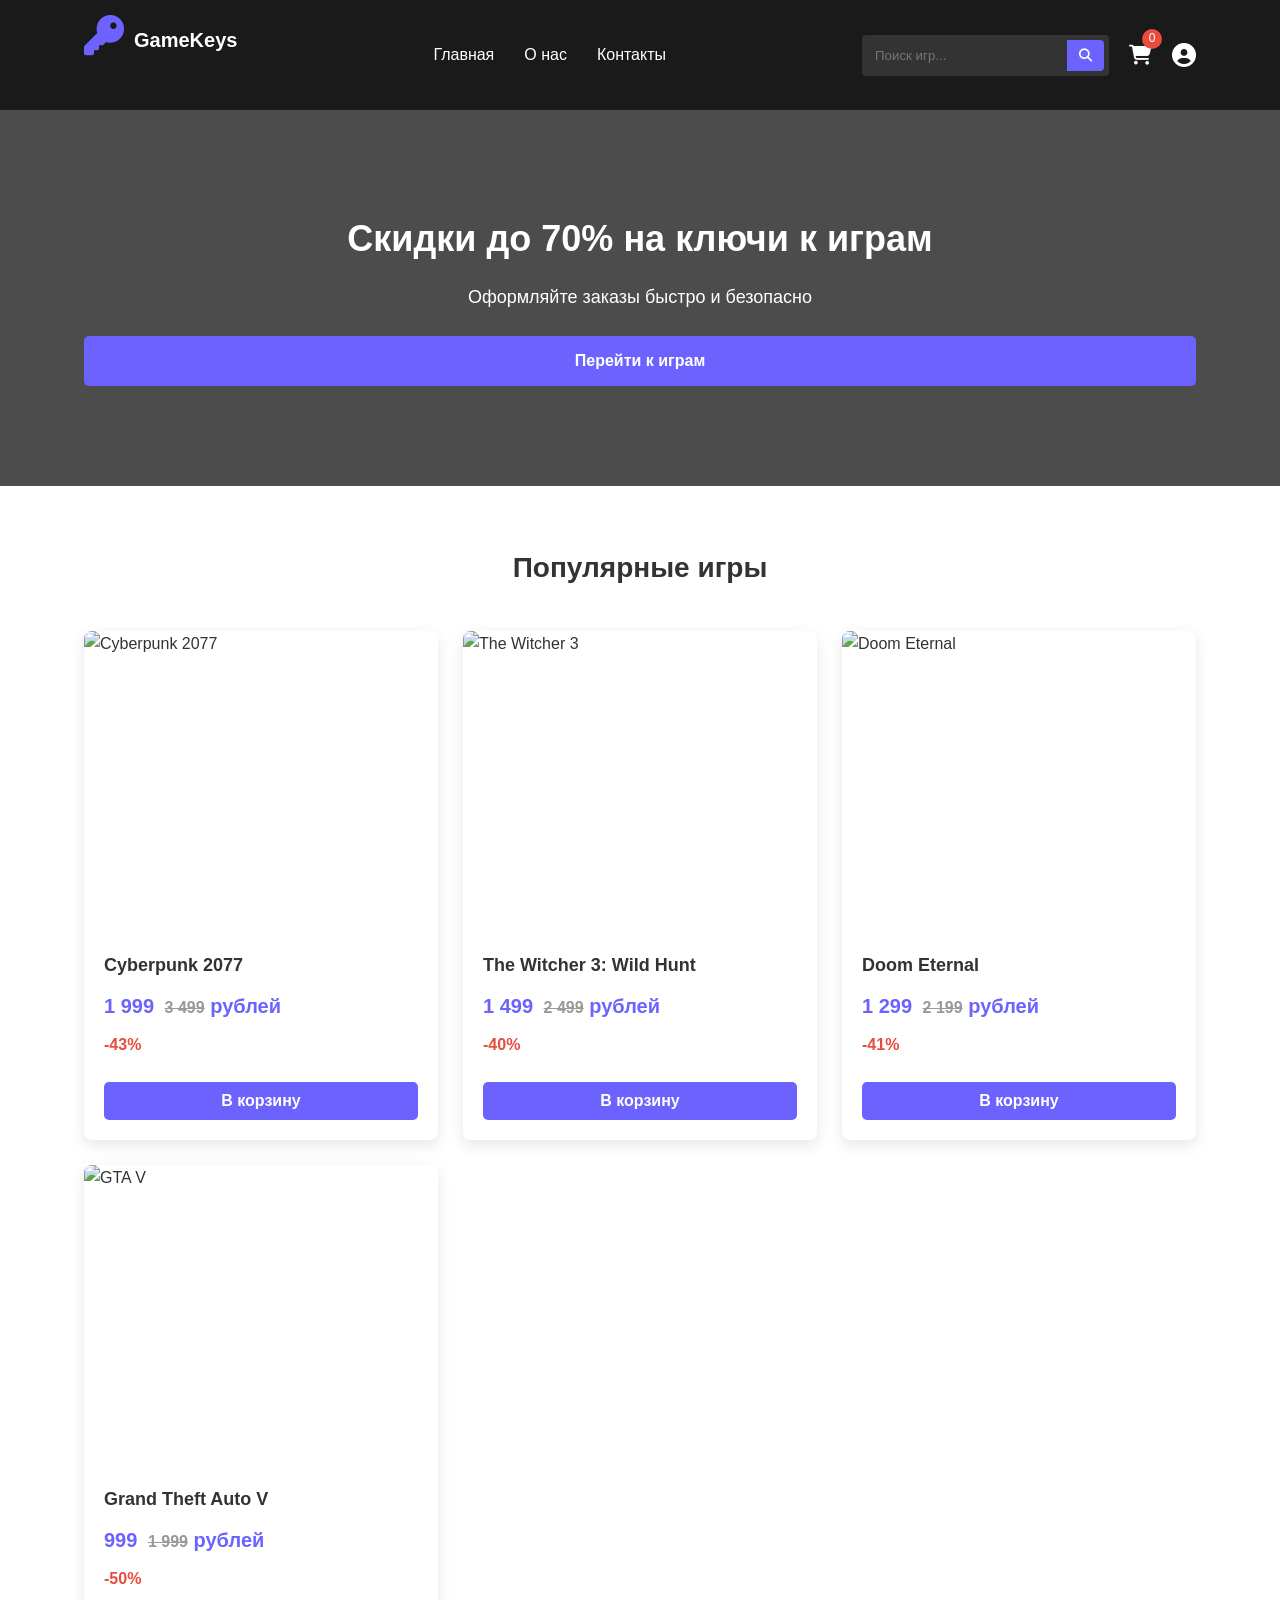
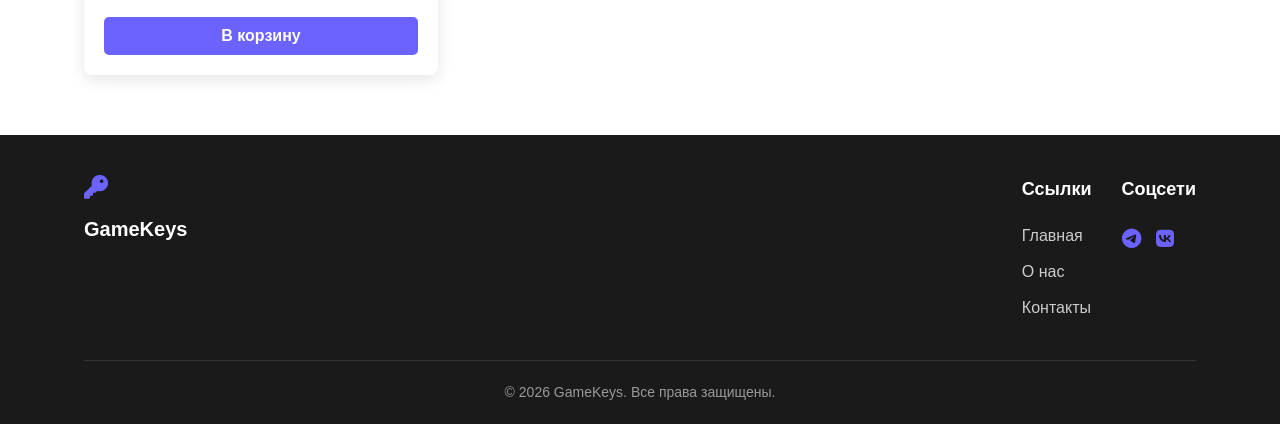
==== commit 2b7232cb: "Финальные изменения" ====
--- a/Index.html
+++ b/Index.html
@@ -22,11 +22,6 @@
                 </ul>
             </nav>
             <div class="header-buttons">
-                <div class="user-info" id="userInfo">
-                    <span id="userName"></span>
-                    <button class="btn logout-btn" id="logoutBtn">Выйти</button>
-                </div>               
-                <!-- Обновлённая строка поиска (заменить существующую) -->
                 <div class="search-bar">
                     <input
                         type="text"
@@ -40,7 +35,13 @@
                     <i class="fas fa-shopping-cart"></i>
                     <span class="cart-count" id="cartCount">0</span>
                 </div>
-            </div>
+                <div class="profile-icon" id="profileIcon">
+                    <i class="fas fa-user-circle"></i>
+                    <div class="profile-menu" id="profileMenu">
+                        <a href="#" class="profile-link" id="logoutLink">Выйти</a>
+                    </div>
+                </div>
+            </div>            
         </div>
     </header>
 
--- a/Style.css
+++ b/Style.css
@@ -884,4 +884,62 @@
 
 .logout-btn {
     background: red;
+}
+
+/* Значок профиля */
+.profile-icon {
+    position: relative;
+    cursor: pointer;
+    color: white;
+    font-size: 24px;
+    display: flex;
+    align-items: center;
+}
+
+.profile-icon:hover .profile-menu {
+    display: block;
+}
+
+/* Меню профиля */
+.profile-menu {
+    position: absolute;
+    top: 100%;
+    right: 0;
+    background: #2a2a2a;
+    border-radius: 4px;
+    box-shadow: 0 2px 5px rgba(0, 0, 0, 0.2);
+    width: 150px;
+    opacity: 0;
+    visibility: hidden;
+    transition: all 0.2s ease;
+    z-index: 10;
+}
+
+.profile-menu.show {
+    opacity: 1;
+    visibility: visible;
+}
+
+.profile-link {
+    display: block;
+    padding: 10px 15px;
+    color: white;
+    text-decoration: none;
+    transition: background 0.2s;
+}
+
+.profile-link:hover {
+    background: #333;
+}
+
+/* Адаптация для мобильных */
+@media (max-width: 768px) {
+    .profile-icon {
+        font-size: 22px;
+    }
+
+    .profile-menu {
+        width: 100%;
+        left: 0;
+    }
 }
